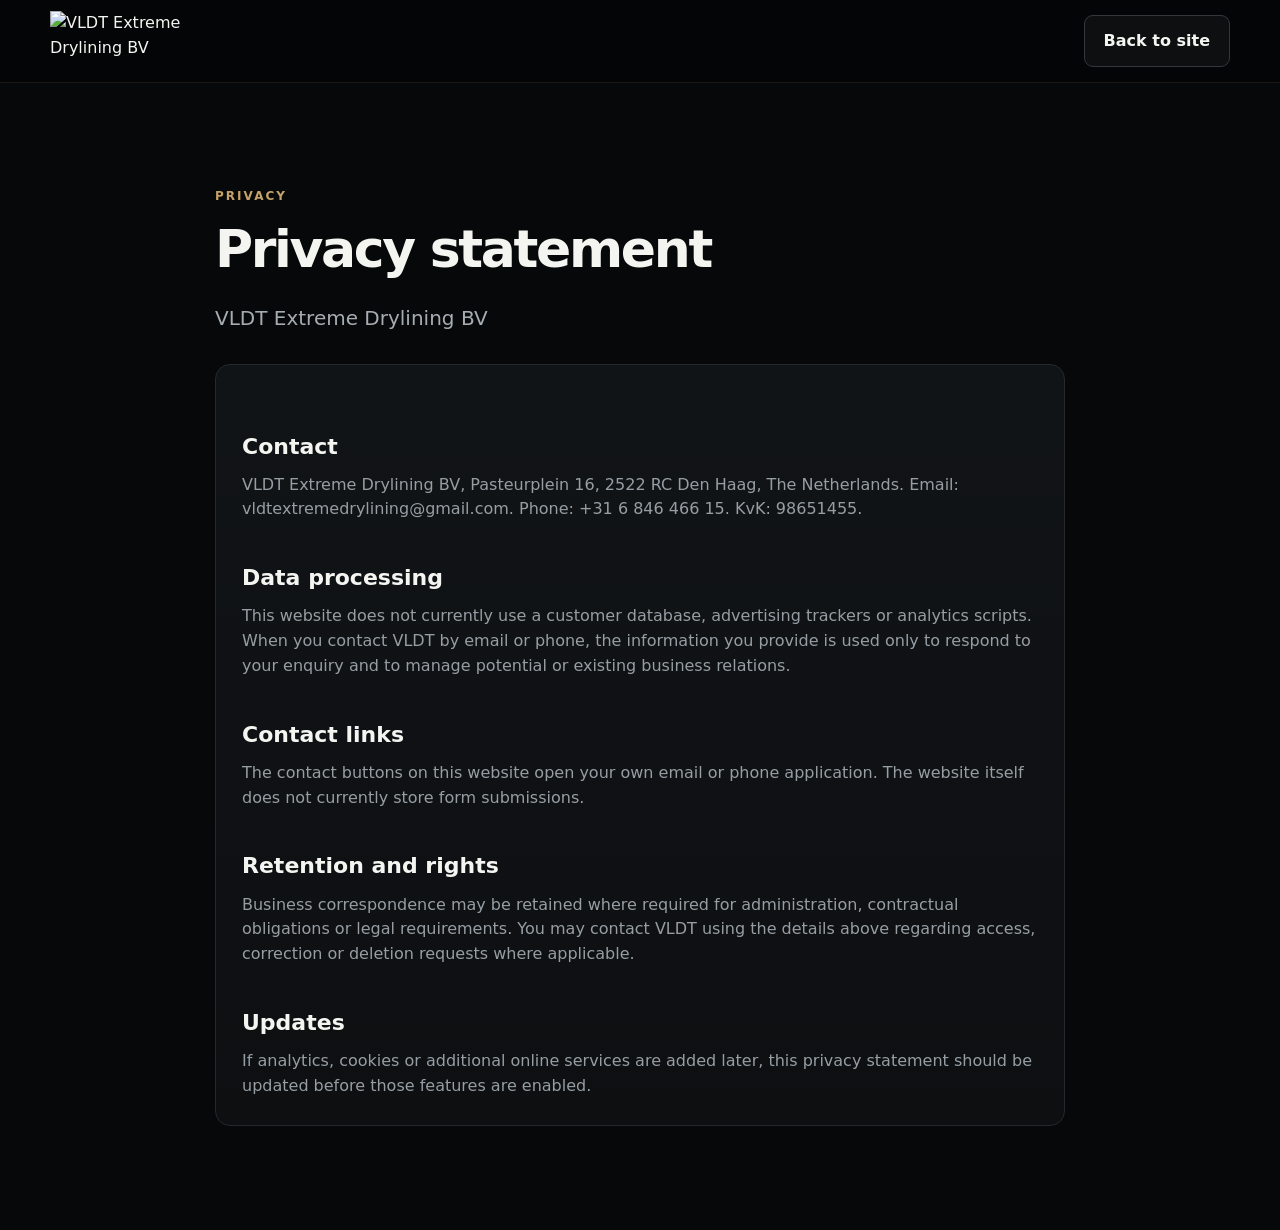
==== privacy.html @ 12e47226 "Add privacy.html" ====
<!doctype html><html lang="en"><head><meta charset="utf-8"><meta name="viewport" content="width=device-width,initial-scale=1"><title>Privacy | VLDT Extreme Drylining BV</title><link rel="icon" href="assets/favicon.png"><link rel="stylesheet" href="styles.css"></head>
<body><header class="site-header"><div class="container nav-row"><a class="logo-link" href="index.html"><img src="assets/vldt-logo.webp" alt="VLDT Extreme Drylining BV"></a><div class="header-actions" style="margin-left:auto"><a class="btn secondary" href="index.html">Back to site</a></div></div></header>
<main><section class="section"><div class="container" style="max-width:850px"><div class="eyebrow">PRIVACY</div><h1 style="font-size:52px">Privacy statement</h1>
<p class="lead">VLDT Extreme Drylining BV</p>
<div class="service-card" style="margin-top:30px">
<h3>Contact</h3><p>VLDT Extreme Drylining BV, Pasteurplein 16, 2522 RC Den Haag, The Netherlands. Email: vldtextremedrylining@gmail.com. Phone: +31 6 846 466 15. KvK: 98651455.</p>
<h3>Data processing</h3><p>This website does not currently use a customer database, advertising trackers or analytics scripts. When you contact VLDT by email or phone, the information you provide is used only to respond to your enquiry and to manage potential or existing business relations.</p>
<h3>Contact links</h3><p>The contact buttons on this website open your own email or phone application. The website itself does not currently store form submissions.</p>
<h3>Retention and rights</h3><p>Business correspondence may be retained where required for administration, contractual obligations or legal requirements. You may contact VLDT using the details above regarding access, correction or deletion requests where applicable.</p>
<h3>Updates</h3><p>If analytics, cookies or additional online services are added later, this privacy statement should be updated before those features are enabled.</p>
</div></div></section></main></body></html>
---- styles.css ----
:root{
  --bg:#070809;--panel:#101214;--panel2:#15181b;--text:#f4f4f1;--muted:#a6adb2;
  --line:#292d31;--gold:#c5a267;--gold2:#9d7d49;--steel:#c5c8c9;--max:1180px
}
*{box-sizing:border-box} html{scroll-behavior:smooth} body{margin:0;background:var(--bg);color:var(--text);font-family:Inter,ui-sans-serif,system-ui,-apple-system,BlinkMacSystemFont,"Segoe UI",sans-serif;line-height:1.55}
a{color:inherit;text-decoration:none}.container{width:min(var(--max),calc(100% - 40px));margin:auto}
.site-header{position:sticky;top:0;z-index:50;background:rgba(5,6,7,.93);backdrop-filter:blur(14px);border-bottom:1px solid rgba(197,162,103,.13)}
.nav-row{height:82px;display:flex;align-items:center;gap:28px}.logo-link{width:205px;height:60px;display:flex;align-items:center}.logo-link img{width:100%;height:100%;object-fit:contain;object-position:left center}
.desktop-nav{display:flex;gap:26px;margin-left:auto}.desktop-nav a{font-size:14px;color:#d5d9dc}.desktop-nav a:hover{color:#fff}
.header-actions{display:flex;align-items:center;gap:10px}.lang-btn,.menu-btn{background:#0d0f11;border:1px solid #30343a;color:#fff;border-radius:8px;height:38px;cursor:pointer}.lang-btn{padding:0 12px;font-weight:800}.menu-btn{width:42px;display:none;padding:9px}.menu-btn span{display:block;height:2px;background:#ddd;margin:4px 0}
.mobile-nav{display:none;padding:8px 20px 20px;border-top:1px solid #202428;background:#08090a}.mobile-nav.open{display:grid}.mobile-nav a{padding:12px 4px;border-bottom:1px solid #171a1d}

.hero{min-height:76vh;display:flex;align-items:center;position:relative;overflow:hidden;background:radial-gradient(circle at 80% 20%,rgba(197,162,103,.08),transparent 30%),linear-gradient(#070809,#0a0c0e)}
.hero-grid-overlay{position:absolute;inset:0;background-image:linear-gradient(rgba(255,255,255,.018) 1px,transparent 1px),linear-gradient(90deg,rgba(255,255,255,.018) 1px,transparent 1px);background-size:52px 52px;mask-image:linear-gradient(to bottom,#000,transparent 88%)}
.hero-grid{display:grid;grid-template-columns:1.04fr .96fr;gap:54px;align-items:center;padding:78px 0 70px;position:relative;z-index:1}
.eyebrow{font-size:12px;letter-spacing:.17em;color:var(--gold);font-weight:850;margin-bottom:18px}h1{font-size:clamp(50px,7vw,88px);line-height:.98;letter-spacing:-.045em;margin:0 0 28px}
.lead{font-size:20px;color:var(--muted);max-width:720px}.hero-buttons{display:flex;gap:12px;flex-wrap:wrap;margin-top:32px}.btn{display:inline-flex;align-items:center;justify-content:center;border-radius:9px;padding:13px 19px;font-weight:800;border:1px solid transparent;transition:.2s ease}.btn:hover{transform:translateY(-1px)}
.primary{background:linear-gradient(180deg,#d1b175,#b58b4d);color:#0a0b0c}.secondary{background:#0d0f11;border-color:#34383d}.wide{width:100%;margin-top:10px}
.english-note{display:flex;gap:10px;align-items:center;color:#8d959b;font-size:13px;margin-top:30px}.english-note>span:first-child{border:1px solid #34383d;color:#f0f1f1;border-radius:5px;padding:4px 7px;font-weight:900}
.hero-mark{min-height:510px;position:relative;display:flex;align-items:center;justify-content:center;border:1px solid rgba(255,255,255,.055);border-radius:26px;background:radial-gradient(circle,rgba(197,162,103,.075),transparent 58%);overflow:hidden}
.hero-mark:before{content:"";position:absolute;inset:16px;border:1px solid rgba(197,162,103,.08);border-radius:19px}.gold-glow{position:absolute;width:390px;height:390px;border-radius:50%;background:rgba(197,162,103,.05);filter:blur(55px)}
.hero-mark img{width:92%;max-height:420px;object-fit:contain;position:relative;filter:drop-shadow(0 25px 35px rgba(0,0,0,.55))}.mark-caption{position:absolute;bottom:22px;left:28px;font-size:9px;letter-spacing:.18em;color:#727980;font-weight:900}

.proof{border-top:1px solid #22262a;border-bottom:1px solid #22262a;background:#0a0c0d}.proof-grid{display:grid;grid-template-columns:repeat(4,1fr)}.proof-grid>div{padding:28px 24px;border-right:1px solid #25292d}.proof-grid>div:first-child{padding-left:0}.proof-grid>div:last-child{border-right:0}.proof strong{font-size:26px;display:block}.proof span{font-size:12px;color:#91999f}

.section{padding:104px 0}.alt{background:#0b0d0f;border-top:1px solid rgba(255,255,255,.035);border-bottom:1px solid rgba(255,255,255,.035)}.section-title{max-width:800px;margin-bottom:44px}.section-title h2,.contractor-grid h2,.about-grid h2,.contact-grid h2{font-size:clamp(36px,5vw,58px);line-height:1.03;letter-spacing:-.035em;margin:0 0 18px}.section-title p,.contractor-intro,.about-copy p,.contact-intro>p{color:var(--muted);font-size:18px}

.service-grid{display:grid;grid-template-columns:repeat(3,1fr);gap:14px}.service-card{min-height:210px;background:linear-gradient(180deg,#111417,#0d0f11);border:1px solid #25292d;border-radius:15px;padding:26px}.service-card>span{font-size:11px;font-weight:900;color:var(--gold)}.service-card h3{font-size:22px;margin:39px 0 9px}.service-card p{color:#969ea4;margin:0}

.project-grid{display:grid;grid-template-columns:1fr 1fr;gap:18px}.project-card{background:#101214;border:1px solid #25292d;border-radius:18px;overflow:hidden}.project-card.featured{grid-column:1/-1;display:grid;grid-template-columns:1.08fr .92fr}.project-card img{width:100%;height:260px;object-fit:cover;display:block;filter:saturate(.75)}.featured img{height:100%;min-height:390px}.project-body{padding:28px}.project-kicker{font-size:11px;letter-spacing:.15em;font-weight:900;color:var(--gold)}.project-body h3{font-size:28px;margin:10px 0 13px}.project-body p{color:#9aa1a6}.tags{display:flex;gap:8px;flex-wrap:wrap;margin-top:22px}.tags span{border:1px solid #30343a;border-radius:999px;padding:6px 9px;font-size:11px;color:#c5cbd0}

.contractor-section{background:radial-gradient(circle at 10% 50%,rgba(197,162,103,.04),transparent 30%)}.contractor-grid{display:grid;grid-template-columns:1fr 1fr;gap:80px}.capabilities>div{padding:21px 0;border-bottom:1px solid #2b2f33}.capabilities strong{font-size:19px}.capabilities p{margin:7px 0 0;color:#969ea4}

.about-grid{display:grid;grid-template-columns:.72fr 1.28fr;gap:80px}.about-copy .large{color:#f1f2f1;font-size:26px;line-height:1.38}.person-card{margin-top:28px;border:1px solid #292d31;background:#0f1113;border-radius:14px;padding:18px 20px;display:grid}.person-card span,.person-card small{color:#899197;font-size:12px}.person-card strong{font-size:20px;margin:4px 0}

.contact-section{background:linear-gradient(180deg,#08090a,#0d1012)}.contact-grid{display:grid;grid-template-columns:.92fr 1.08fr;gap:74px}.contact-list{display:grid;margin-top:30px;border-top:1px solid #2a2e32}.contact-list>a,.contact-list>div{padding:16px 0;border-bottom:1px solid #2a2e32;display:grid;gap:4px}.contact-list span{font-size:11px;letter-spacing:.1em;text-transform:uppercase;color:#7f878d}.contact-list strong{font-size:18px}.contact-panel{background:linear-gradient(180deg,#111417,#0d0f11);border:1px solid #282c31;border-radius:17px;padding:28px}.contact-panel h3{margin-top:0;font-size:24px}.contact-panel dl{margin:18px 0 22px}.contact-panel dl div{display:grid;grid-template-columns:145px 1fr;gap:16px;padding:12px 0;border-bottom:1px solid #24282c}.contact-panel dt{color:#80888e}.contact-panel dd{margin:0;font-weight:700}

footer{border-top:1px solid #23272b;background:#060708;padding:30px 0}.footer-grid{display:grid;grid-template-columns:1fr 1.5fr .5fr;gap:26px;align-items:center}.footer-logo{display:flex;align-items:center;gap:12px}.footer-logo img{width:95px;height:46px;object-fit:contain}.footer-logo p{font-size:12px;color:#b4b9bc}.footer-details{display:grid;font-size:11px;color:#798187;gap:3px}.footer-links{display:flex;justify-content:flex-end;gap:15px;font-size:12px;color:#8f979c}

@media(max-width:920px){.desktop-nav{display:none}.menu-btn{display:block}.hero-grid,.contractor-grid,.about-grid,.contact-grid{grid-template-columns:1fr}.hero-mark{min-height:350px;order:-1}.hero-mark img{max-height:290px}.proof-grid{grid-template-columns:1fr 1fr}.service-grid{grid-template-columns:1fr 1fr}.project-card.featured{display:block}.featured img{height:300px;min-height:0}.footer-grid{grid-template-columns:1fr}.footer-links{justify-content:flex-start}}
@media(max-width:620px){.container{width:min(var(--max),calc(100% - 26px))}.nav-row{height:70px}.logo-link{width:150px;height:48px}.hero-grid{padding:44px 0}.hero-mark{min-height:280px}.mark-caption{font-size:7px;left:16px}.lead{font-size:17px}.proof-grid{grid-template-columns:1fr 1fr}.proof-grid>div{padding:19px 12px}.service-grid,.project-grid{grid-template-columns:1fr}.section{padding:76px 0}.contact-panel dl div{grid-template-columns:1fr;gap:3px}.footer-details{font-size:10px}}
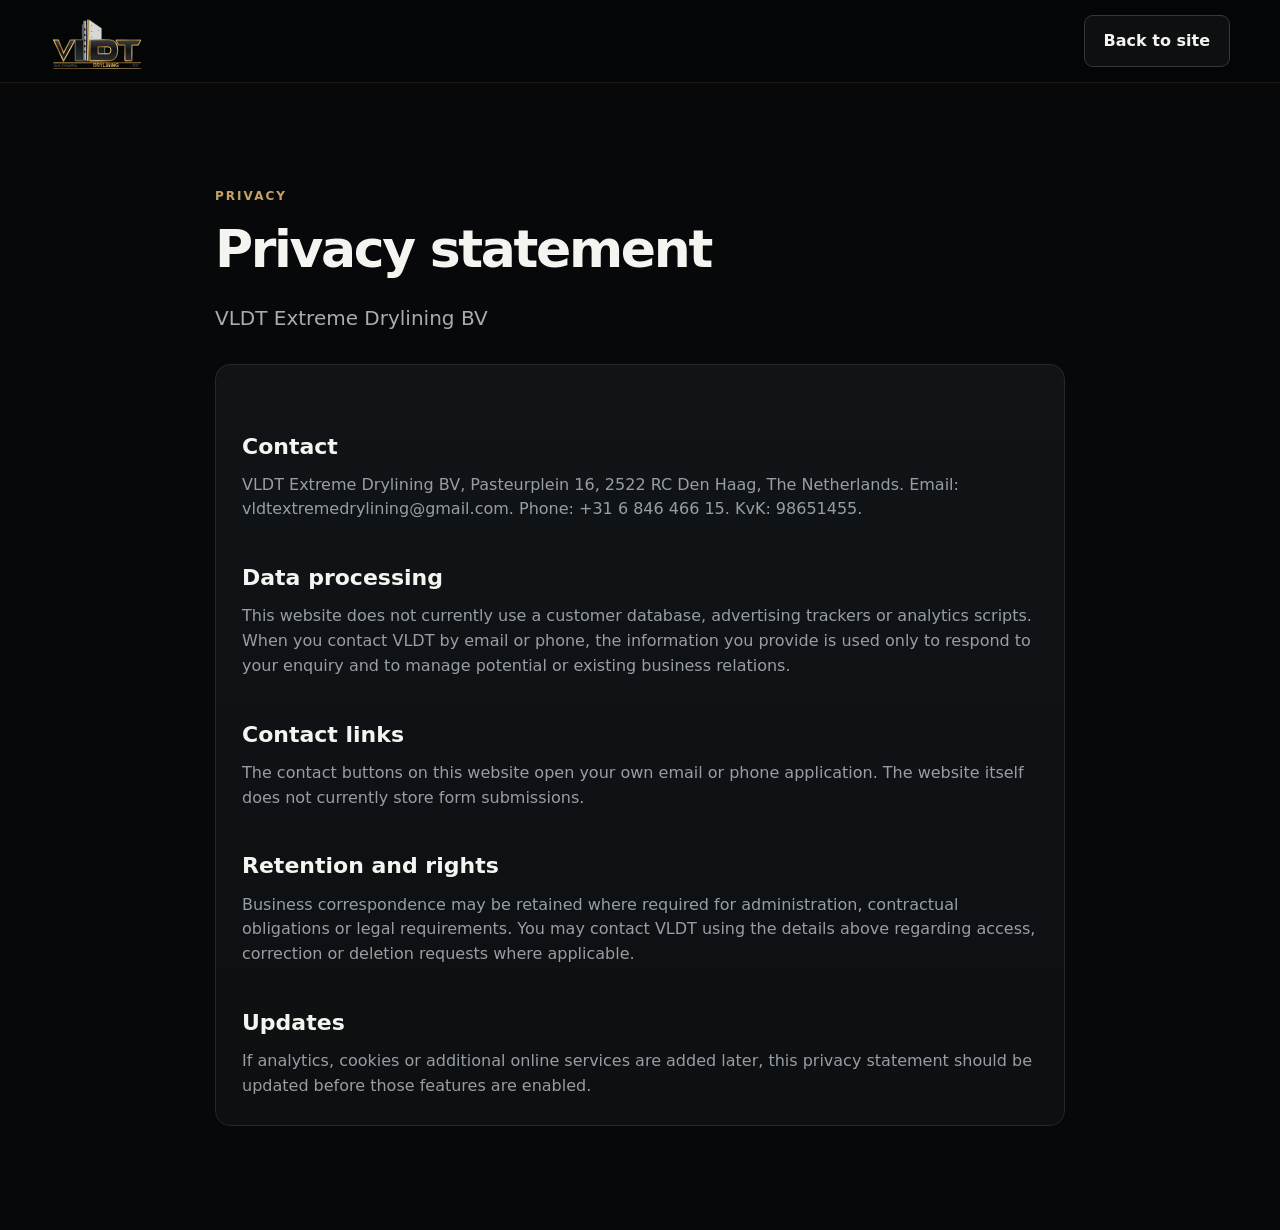
==== commit a378a151: "Use deployed SVG assets in privacy.html" ====
--- a/privacy.html
+++ b/privacy.html
@@ -1,5 +1,5 @@
-<!doctype html><html lang="en"><head><meta charset="utf-8"><meta name="viewport" content="width=device-width,initial-scale=1"><title>Privacy | VLDT Extreme Drylining BV</title><link rel="icon" href="assets/favicon.png"><link rel="stylesheet" href="styles.css"></head>
-<body><header class="site-header"><div class="container nav-row"><a class="logo-link" href="index.html"><img src="assets/vldt-logo.webp" alt="VLDT Extreme Drylining BV"></a><div class="header-actions" style="margin-left:auto"><a class="btn secondary" href="index.html">Back to site</a></div></div></header>
+<!doctype html><html lang="en"><head><meta charset="utf-8"><meta name="viewport" content="width=device-width,initial-scale=1"><title>Privacy | VLDT Extreme Drylining BV</title><link rel="icon" href="assets/favicon.svg"><link rel="stylesheet" href="styles.css"></head>
+<body><header class="site-header"><div class="container nav-row"><a class="logo-link" href="index.html"><img src="assets/vldt-logo.svg" alt="VLDT Extreme Drylining BV"></a><div class="header-actions" style="margin-left:auto"><a class="btn secondary" href="index.html">Back to site</a></div></div></header>
 <main><section class="section"><div class="container" style="max-width:850px"><div class="eyebrow">PRIVACY</div><h1 style="font-size:52px">Privacy statement</h1>
 <p class="lead">VLDT Extreme Drylining BV</p>
 <div class="service-card" style="margin-top:30px">
